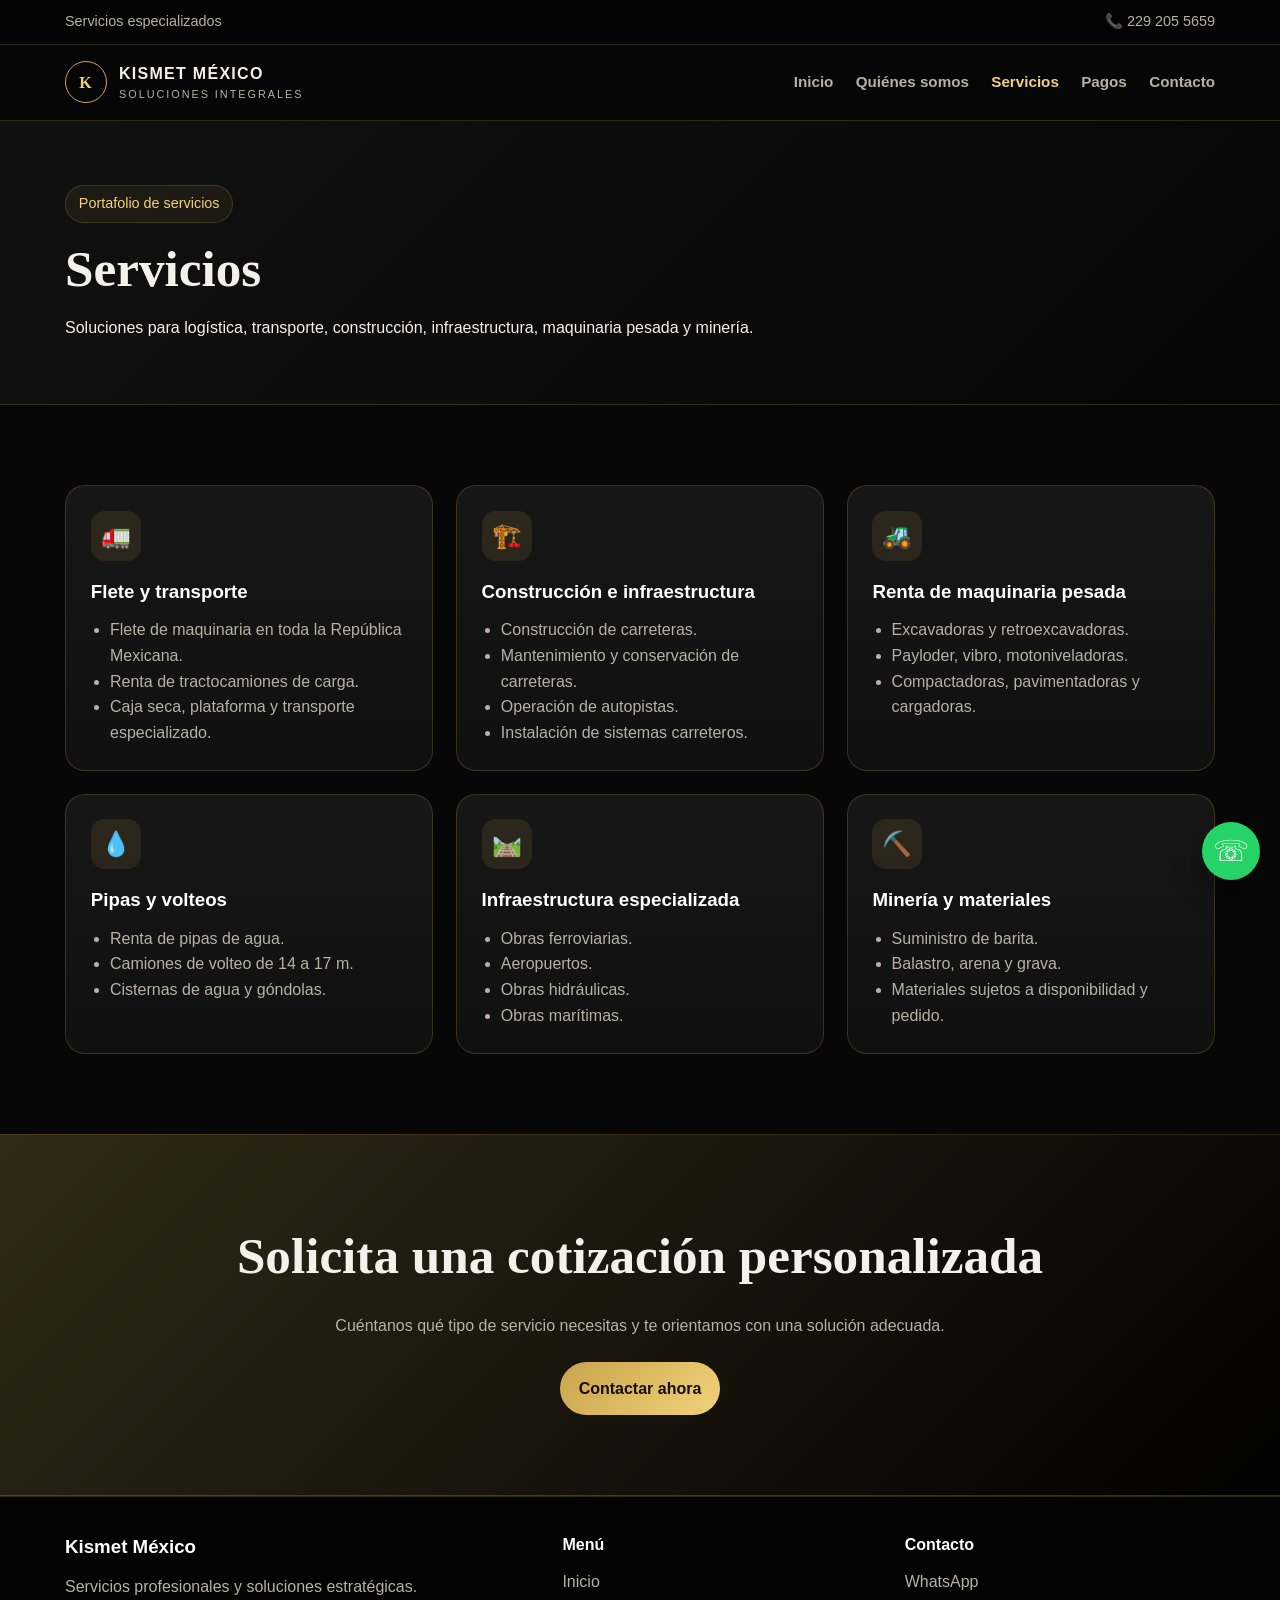
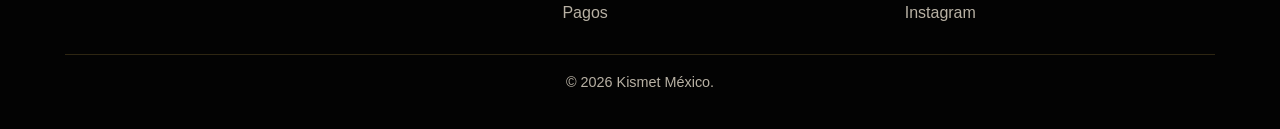
==== servicios.html @ 66d42543 "Add files via upload" ====
<!DOCTYPE html><html lang="es"><head><meta charset="UTF-8"><meta name="viewport" content="width=device-width, initial-scale=1.0"><title>Servicios | Kismet México</title><link rel="icon" type="image/svg+xml" href="assets/img/favicon.svg"><link rel="stylesheet" href="assets/css/styles.css"></head><body>
<div class="topbar"><div class="container"><span>Servicios especializados</span><span>📞 229 205 5659</span></div></div>
<header class="navbar"><div class="container nav-content"><a class="logo" href="index.html"><span class="logo-mark">K</span><span>Kismet México<small>Soluciones integrales</small></span></a><button class="menu-toggle">☰</button><nav class="nav-links"><a href="index.html">Inicio</a><a href="quienes-somos.html">Quiénes somos</a><a class="active" href="servicios.html">Servicios</a><a href="pagos.html">Pagos</a><a href="contacto.html">Contacto</a></nav></div></header>
<section class="page-header"><div class="container"><span class="badge">Portafolio de servicios</span><h1>Servicios</h1><p>Soluciones para logística, transporte, construcción, infraestructura, maquinaria pesada y minería.</p></div></section>
<section class="section"><div class="container"><div class="grid grid-3">
<article class="card"><div class="card-icon">🚛</div><h3>Flete y transporte</h3><ul><li>Flete de maquinaria en toda la República Mexicana.</li><li>Renta de tractocamiones de carga.</li><li>Caja seca, plataforma y transporte especializado.</li></ul></article>
<article class="card"><div class="card-icon">🏗️</div><h3>Construcción e infraestructura</h3><ul><li>Construcción de carreteras.</li><li>Mantenimiento y conservación de carreteras.</li><li>Operación de autopistas.</li><li>Instalación de sistemas carreteros.</li></ul></article>
<article class="card"><div class="card-icon">🚜</div><h3>Renta de maquinaria pesada</h3><ul><li>Excavadoras y retroexcavadoras.</li><li>Payloder, vibro, motoniveladoras.</li><li>Compactadoras, pavimentadoras y cargadoras.</li></ul></article>
<article class="card"><div class="card-icon">💧</div><h3>Pipas y volteos</h3><ul><li>Renta de pipas de agua.</li><li>Camiones de volteo de 14 a 17 m.</li><li>Cisternas de agua y góndolas.</li></ul></article>
<article class="card"><div class="card-icon">🛤️</div><h3>Infraestructura especializada</h3><ul><li>Obras ferroviarias.</li><li>Aeropuertos.</li><li>Obras hidráulicas.</li><li>Obras marítimas.</li></ul></article>
<article class="card"><div class="card-icon">⛏️</div><h3>Minería y materiales</h3><ul><li>Suministro de barita.</li><li>Balastro, arena y grava.</li><li>Materiales sujetos a disponibilidad y pedido.</li></ul></article>
</div></div></section>
<section class="section cta"><div class="container"><h2>Solicita una cotización personalizada</h2><p>Cuéntanos qué tipo de servicio necesitas y te orientamos con una solución adecuada.</p><a class="btn btn-gold" href="contacto.html">Contactar ahora</a></div></section>
<footer class="footer"><div class="container footer-grid"><div><h3>Kismet México</h3><p>Servicios profesionales y soluciones estratégicas.</p></div><div><h4>Menú</h4><a href="index.html">Inicio</a><a href="pagos.html">Pagos</a></div><div><h4>Contacto</h4><a href="https://wa.me/522292055659" target="_blank">WhatsApp</a><a href="https://www.instagram.com/kismet.mexico" target="_blank">Instagram</a></div></div><div class="container footer-bottom">© <span id="year"></span> Kismet México.</div></footer><a class="whatsapp-float" href="https://wa.me/522292055659" target="_blank">☏</a><script src="assets/js/main.js"></script></body></html>
---- assets/css/styles.css ----
:root{
  --bg:#070707;
  --bg-soft:#111111;
  --card:#171717;
  --gold:#c9a44c;
  --gold-light:#f0d27a;
  --text:#f4f1ea;
  --muted:#b8b1a4;
  --line:rgba(201,164,76,.22);
  --white:#fff;
}
*{box-sizing:border-box;margin:0;padding:0}
html{scroll-behavior:smooth}
body{font-family:'Segoe UI',Arial,sans-serif;background:var(--bg);color:var(--text);line-height:1.6}
a{text-decoration:none;color:inherit}
img{max-width:100%;display:block}
.container{width:min(1150px,92%);margin:auto}
.topbar{background:#030303;border-bottom:1px solid var(--line);font-size:.9rem;color:var(--muted)}
.topbar .container{display:flex;justify-content:space-between;gap:1rem;padding:.65rem 0;flex-wrap:wrap}
.navbar{position:sticky;top:0;z-index:1000;background:rgba(7,7,7,.94);backdrop-filter:blur(14px);border-bottom:1px solid var(--line)}
.nav-content{display:flex;align-items:center;justify-content:space-between;padding:1rem 0}
.logo{display:flex;align-items:center;gap:.75rem;font-weight:800;letter-spacing:.08em;text-transform:uppercase}
.logo-mark{width:42px;height:42px;border:1px solid var(--gold);display:grid;place-items:center;border-radius:50%;color:var(--gold-light);font-family:Georgia,serif;font-weight:700}
.logo small{display:block;color:var(--muted);font-weight:500;letter-spacing:.18em;font-size:.68rem}
.nav-links{display:flex;gap:1.4rem;align-items:center}
.nav-links a{color:var(--muted);font-weight:600;font-size:.95rem;transition:.25s}
.nav-links a:hover,.nav-links a.active{color:var(--gold-light)}
.menu-toggle{display:none;background:none;border:1px solid var(--line);color:var(--gold-light);font-size:1.5rem;border-radius:8px;padding:.35rem .7rem}
.btn{display:inline-flex;align-items:center;justify-content:center;gap:.45rem;padding:.85rem 1.15rem;border-radius:999px;font-weight:700;transition:.25s;border:none;cursor:pointer}
.btn-gold{background:linear-gradient(135deg,var(--gold),var(--gold-light));color:#141006}
.btn-gold:hover{transform:translateY(-2px);box-shadow:0 14px 35px rgba(201,164,76,.24)}
.btn-outline{border:1px solid var(--gold);color:var(--gold-light);background:transparent}
.btn-outline:hover{background:rgba(201,164,76,.12)}
.hero{min-height:82vh;display:flex;align-items:center;position:relative;overflow:hidden;background:radial-gradient(circle at 70% 20%,rgba(201,164,76,.22),transparent 32%),linear-gradient(135deg,#080808 0%,#15120a 48%,#040404 100%)}
.hero:before{content:"";position:absolute;inset:0;background:linear-gradient(rgba(0,0,0,.55),rgba(0,0,0,.7)),url('../img/hero-placeholder.svg');background-size:cover;background-position:center;opacity:.75}
.hero .container{position:relative;z-index:1;display:grid;grid-template-columns:1.15fr .85fr;gap:3rem;align-items:center;padding:5rem 0}
.badge{display:inline-block;border:1px solid var(--line);color:var(--gold-light);padding:.4rem .8rem;border-radius:999px;background:rgba(201,164,76,.08);font-size:.9rem;margin-bottom:1.2rem}
h1{font-size:clamp(2.4rem,5vw,4.9rem);line-height:1.05;margin-bottom:1.2rem;font-family:Georgia,serif}
.hero p{font-size:1.12rem;color:var(--muted);max-width:650px;margin-bottom:1.6rem}
.hero-actions{display:flex;gap:1rem;flex-wrap:wrap}
.hero-card{background:rgba(17,17,17,.82);border:1px solid var(--line);border-radius:24px;padding:1.6rem;box-shadow:0 20px 70px rgba(0,0,0,.45)}
.hero-card h3{color:var(--gold-light);margin-bottom:1rem}
.check-list{list-style:none;display:grid;gap:.85rem;color:var(--muted)}
.check-list li:before{content:'✓';color:var(--gold-light);font-weight:800;margin-right:.65rem}
.section{padding:5rem 0}
.section-title{text-align:center;margin-bottom:3rem}
.section-title span{color:var(--gold-light);font-weight:700;text-transform:uppercase;letter-spacing:.16em;font-size:.82rem}
.section-title h2{font-family:Georgia,serif;font-size:clamp(2rem,3.5vw,3.2rem);margin:.5rem 0}
.section-title p{color:var(--muted);max-width:760px;margin:auto}
.grid{display:grid;gap:1.4rem}
.grid-3{grid-template-columns:repeat(3,1fr)}
.grid-2{grid-template-columns:repeat(2,1fr)}
.card{background:linear-gradient(180deg,#171717,#101010);border:1px solid var(--line);border-radius:20px;padding:1.55rem;transition:.25s;min-height:100%}
.card:hover{transform:translateY(-5px);border-color:rgba(240,210,122,.55)}
.card-icon{width:50px;height:50px;border-radius:14px;background:rgba(201,164,76,.12);display:grid;place-items:center;color:var(--gold-light);font-size:1.5rem;margin-bottom:1rem}
.card h3{color:var(--white);margin-bottom:.65rem}
.card p,.card li{color:var(--muted)}
.card ul{padding-left:1.2rem;margin-top:.6rem}
.about{background:var(--bg-soft);border-top:1px solid var(--line);border-bottom:1px solid var(--line)}
.about-content{display:grid;grid-template-columns:1fr 1fr;gap:2rem;align-items:center}
.about-box{border-left:4px solid var(--gold);padding:1.3rem;background:#0b0b0b;border-radius:0 18px 18px 0;color:var(--muted)}
.stats{display:grid;grid-template-columns:repeat(3,1fr);gap:1rem;margin-top:1.5rem}
.stat{border:1px solid var(--line);padding:1rem;border-radius:16px;text-align:center;background:#0b0b0b}
.stat strong{display:block;color:var(--gold-light);font-size:1.5rem}
.cta{background:linear-gradient(135deg,rgba(201,164,76,.2),rgba(0,0,0,.95)),#0b0b0b;border-top:1px solid var(--line);border-bottom:1px solid var(--line);text-align:center}
.cta h2{font-family:Georgia,serif;font-size:clamp(2rem,4vw,3.3rem);margin-bottom:1rem}
.cta p{color:var(--muted);max-width:780px;margin:0 auto 1.5rem}
.page-header{padding:4rem 0;background:linear-gradient(135deg,#111,#060606);border-bottom:1px solid var(--line)}
.page-header h1{font-size:clamp(2.1rem,4vw,3.8rem)}
.form{display:grid;gap:1rem;background:var(--card);border:1px solid var(--line);padding:1.5rem;border-radius:22px}
.form input,.form textarea,.form select{width:100%;padding:.9rem 1rem;border-radius:12px;border:1px solid var(--line);background:#090909;color:var(--text);font:inherit}
.form textarea{min-height:130px;resize:vertical}
.contact-item{display:flex;gap:.9rem;margin-bottom:1rem;color:var(--muted)}
.footer{background:#030303;border-top:1px solid var(--line);padding:2.2rem 0;color:var(--muted)}
.footer-grid{display:grid;grid-template-columns:1.2fr .8fr .8fr;gap:2rem;margin-bottom:1.4rem}
.footer h3,.footer h4{color:var(--white);margin-bottom:.7rem}
.footer a{display:block;margin:.35rem 0;color:var(--muted)}
.footer a:hover{color:var(--gold-light)}
.footer-bottom{border-top:1px solid var(--line);padding-top:1rem;text-align:center;font-size:.9rem}
.whatsapp-float{position:fixed;right:20px;bottom:20px;width:58px;height:58px;border-radius:50%;background:#25d366;color:white;display:grid;place-items:center;font-size:1.8rem;z-index:1200;box-shadow:0 12px 30px rgba(0,0,0,.35)}
.pay-box{background:linear-gradient(180deg,#171717,#090909);border:1px solid var(--line);border-radius:24px;padding:2rem;text-align:center;max-width:760px;margin:auto}
.notice{background:rgba(201,164,76,.1);border:1px solid var(--line);padding:1rem;border-radius:16px;color:var(--muted);margin-top:1rem}
@media(max-width:860px){
  .menu-toggle{display:block}
  .nav-links{position:absolute;top:100%;left:0;right:0;background:#080808;border-bottom:1px solid var(--line);flex-direction:column;align-items:flex-start;padding:1rem 4%;display:none}
  .nav-links.show{display:flex}
  .hero .container,.about-content,.grid-2,.grid-3,.footer-grid{grid-template-columns:1fr}
  .hero{min-height:auto}
  .stats{grid-template-columns:1fr}
}

.pay-layout{display:grid;grid-template-columns:1.5fr .9fr;gap:2rem;align-items:start}.form-grid{display:grid;gap:1rem;margin:1.4rem 0}.form-grid label{display:flex;flex-direction:column;gap:.45rem;color:var(--gold);font-weight:700}.form-grid input{padding:.9rem 1rem;border:1px solid rgba(214,170,69,.35);border-radius:12px;background:#0b0b0b;color:#fff;outline:none}.form-grid input:focus{border-color:var(--gold);box-shadow:0 0 0 3px rgba(214,170,69,.12)}.pay-card-side{position:sticky;top:100px}.pay-card-side h3{font-family:Georgia,serif;font-size:1.6rem;margin-bottom:1rem}@media(max-width:850px){.pay-layout{grid-template-columns:1fr}.pay-card-side{position:static}}
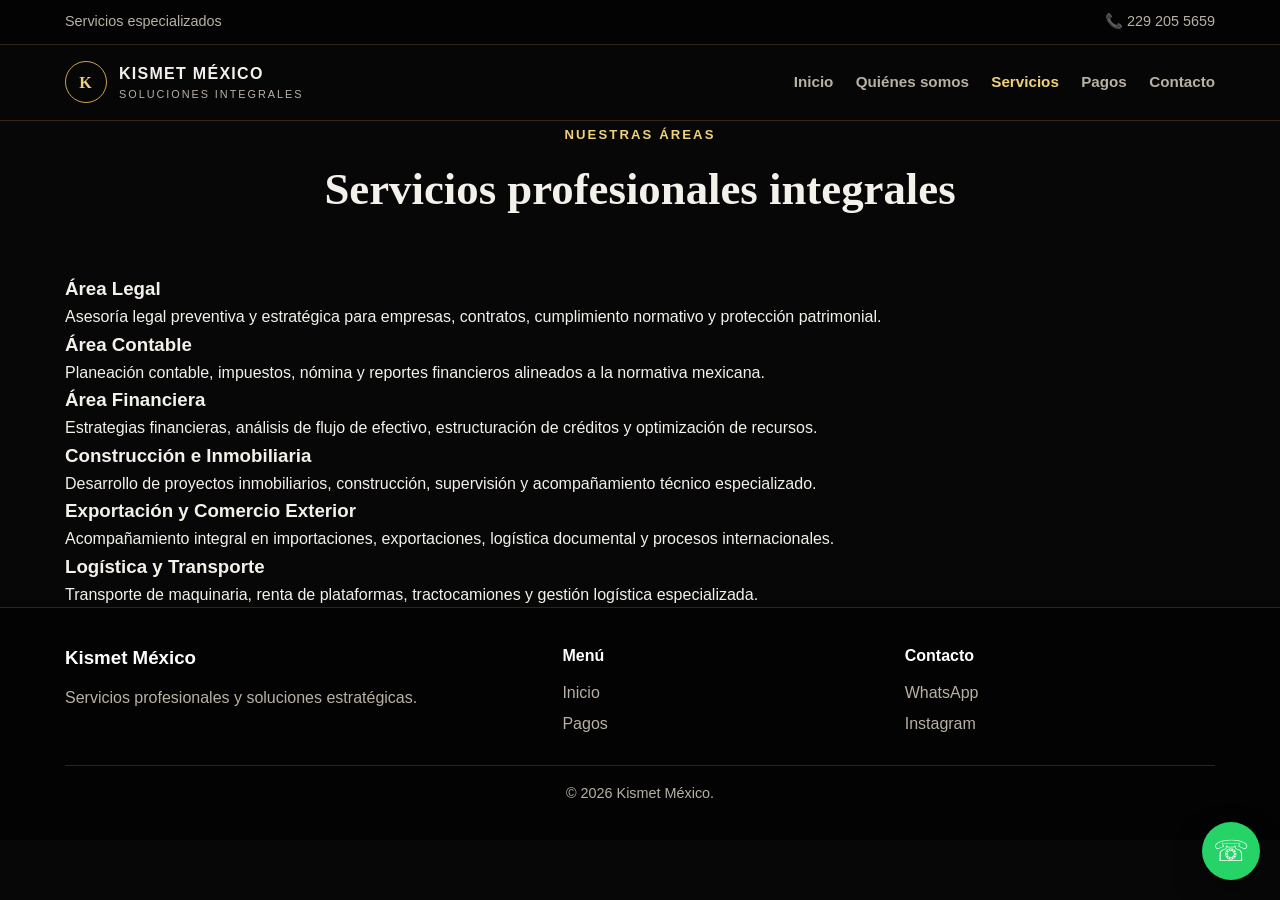
==== commit d792fed1: "modificacion de codigo mas avnzado Added a new section for professional services including legal, ac" ====
--- a/servicios.html
+++ b/servicios.html
@@ -1,14 +1,68 @@
 <!DOCTYPE html><html lang="es"><head><meta charset="UTF-8"><meta name="viewport" content="width=device-width, initial-scale=1.0"><title>Servicios | Kismet México</title><link rel="icon" type="image/svg+xml" href="assets/img/favicon.svg"><link rel="stylesheet" href="assets/css/styles.css"></head><body>
 <div class="topbar"><div class="container"><span>Servicios especializados</span><span>📞 229 205 5659</span></div></div>
 <header class="navbar"><div class="container nav-content"><a class="logo" href="index.html"><span class="logo-mark">K</span><span>Kismet México<small>Soluciones integrales</small></span></a><button class="menu-toggle">☰</button><nav class="nav-links"><a href="index.html">Inicio</a><a href="quienes-somos.html">Quiénes somos</a><a class="active" href="servicios.html">Servicios</a><a href="pagos.html">Pagos</a><a href="contacto.html">Contacto</a></nav></div></header>
-<section class="page-header"><div class="container"><span class="badge">Portafolio de servicios</span><h1>Servicios</h1><p>Soluciones para logística, transporte, construcción, infraestructura, maquinaria pesada y minería.</p></div></section>
-<section class="section"><div class="container"><div class="grid grid-3">
-<article class="card"><div class="card-icon">🚛</div><h3>Flete y transporte</h3><ul><li>Flete de maquinaria en toda la República Mexicana.</li><li>Renta de tractocamiones de carga.</li><li>Caja seca, plataforma y transporte especializado.</li></ul></article>
-<article class="card"><div class="card-icon">🏗️</div><h3>Construcción e infraestructura</h3><ul><li>Construcción de carreteras.</li><li>Mantenimiento y conservación de carreteras.</li><li>Operación de autopistas.</li><li>Instalación de sistemas carreteros.</li></ul></article>
-<article class="card"><div class="card-icon">🚜</div><h3>Renta de maquinaria pesada</h3><ul><li>Excavadoras y retroexcavadoras.</li><li>Payloder, vibro, motoniveladoras.</li><li>Compactadoras, pavimentadoras y cargadoras.</li></ul></article>
-<article class="card"><div class="card-icon">💧</div><h3>Pipas y volteos</h3><ul><li>Renta de pipas de agua.</li><li>Camiones de volteo de 14 a 17 m.</li><li>Cisternas de agua y góndolas.</li></ul></article>
-<article class="card"><div class="card-icon">🛤️</div><h3>Infraestructura especializada</h3><ul><li>Obras ferroviarias.</li><li>Aeropuertos.</li><li>Obras hidráulicas.</li><li>Obras marítimas.</li></ul></article>
-<article class="card"><div class="card-icon">⛏️</div><h3>Minería y materiales</h3><ul><li>Suministro de barita.</li><li>Balastro, arena y grava.</li><li>Materiales sujetos a disponibilidad y pedido.</li></ul></article>
-</div></div></section>
-<section class="section cta"><div class="container"><h2>Solicita una cotización personalizada</h2><p>Cuéntanos qué tipo de servicio necesitas y te orientamos con una solución adecuada.</p><a class="btn btn-gold" href="contacto.html">Contactar ahora</a></div></section>
+<section class="services-page">
+
+    <div class="container">
+
+        <div class="section-title">
+            <span>Nuestras áreas</span>
+            <h2>Servicios profesionales integrales</h2>
+        </div>
+
+        <div class="services-grid">
+
+            <div class="service-card">
+                <h3>Área Legal</h3>
+                <p>
+                    Asesoría legal preventiva y estratégica para empresas,
+                    contratos, cumplimiento normativo y protección patrimonial.
+                </p>
+            </div>
+
+            <div class="service-card">
+                <h3>Área Contable</h3>
+                <p>
+                    Planeación contable, impuestos, nómina y reportes financieros
+                    alineados a la normativa mexicana.
+                </p>
+            </div>
+
+            <div class="service-card">
+                <h3>Área Financiera</h3>
+                <p>
+                    Estrategias financieras, análisis de flujo de efectivo,
+                    estructuración de créditos y optimización de recursos.
+                </p>
+            </div>
+
+            <div class="service-card">
+                <h3>Construcción e Inmobiliaria</h3>
+                <p>
+                    Desarrollo de proyectos inmobiliarios, construcción,
+                    supervisión y acompañamiento técnico especializado.
+                </p>
+            </div>
+
+            <div class="service-card">
+                <h3>Exportación y Comercio Exterior</h3>
+                <p>
+                    Acompañamiento integral en importaciones, exportaciones,
+                    logística documental y procesos internacionales.
+                </p>
+            </div>
+
+            <div class="service-card">
+                <h3>Logística y Transporte</h3>
+                <p>
+                    Transporte de maquinaria, renta de plataformas,
+                    tractocamiones y gestión logística especializada.
+                </p>
+            </div>
+
+        </div>
+
+    </div>
+
+</section>
 <footer class="footer"><div class="container footer-grid"><div><h3>Kismet México</h3><p>Servicios profesionales y soluciones estratégicas.</p></div><div><h4>Menú</h4><a href="index.html">Inicio</a><a href="pagos.html">Pagos</a></div><div><h4>Contacto</h4><a href="https://wa.me/522292055659" target="_blank">WhatsApp</a><a href="https://www.instagram.com/kismet.mexico" target="_blank">Instagram</a></div></div><div class="container footer-bottom">© <span id="year"></span> Kismet México.</div></footer><a class="whatsapp-float" href="https://wa.me/522292055659" target="_blank">☏</a><script src="assets/js/main.js"></script></body></html>
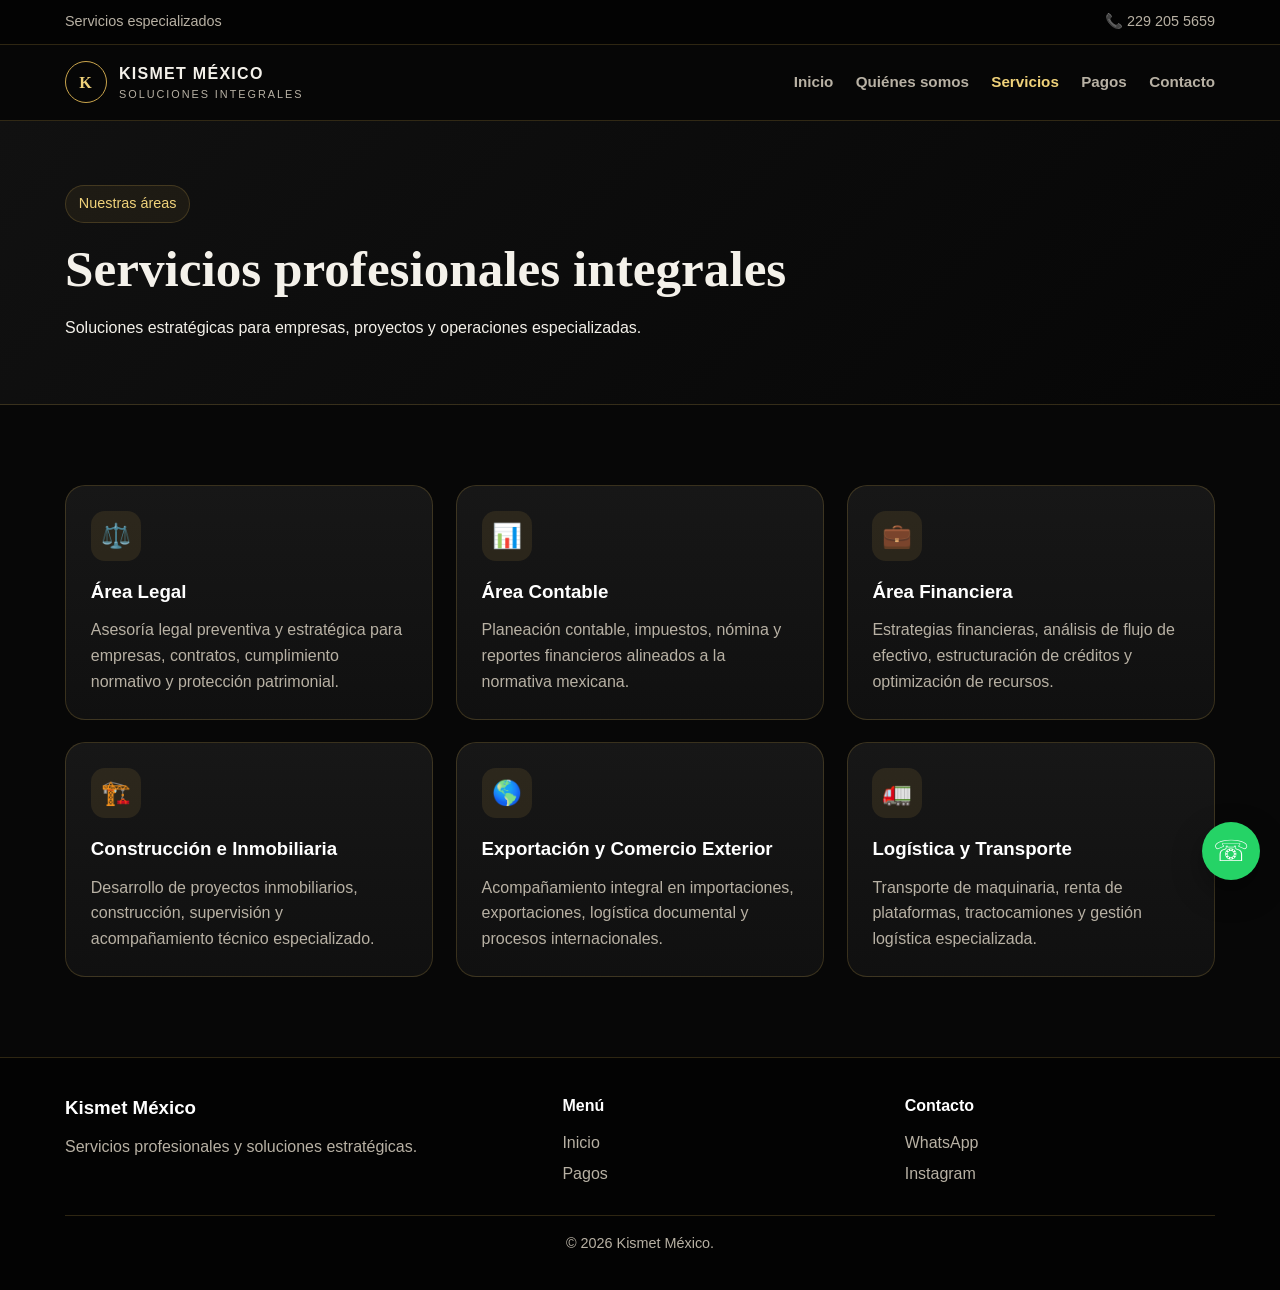
==== commit 613aa9a9: "modificacion2 se agrego las targetas" ====
--- a/servicios.html
+++ b/servicios.html
@@ -1,68 +1,55 @@
 <!DOCTYPE html><html lang="es"><head><meta charset="UTF-8"><meta name="viewport" content="width=device-width, initial-scale=1.0"><title>Servicios | Kismet México</title><link rel="icon" type="image/svg+xml" href="assets/img/favicon.svg"><link rel="stylesheet" href="assets/css/styles.css"></head><body>
 <div class="topbar"><div class="container"><span>Servicios especializados</span><span>📞 229 205 5659</span></div></div>
 <header class="navbar"><div class="container nav-content"><a class="logo" href="index.html"><span class="logo-mark">K</span><span>Kismet México<small>Soluciones integrales</small></span></a><button class="menu-toggle">☰</button><nav class="nav-links"><a href="index.html">Inicio</a><a href="quienes-somos.html">Quiénes somos</a><a class="active" href="servicios.html">Servicios</a><a href="pagos.html">Pagos</a><a href="contacto.html">Contacto</a></nav></div></header>
-<section class="services-page">
+<section class="page-header">
+  <div class="container">
+    <span class="badge">Nuestras áreas</span>
+    <h1>Servicios profesionales integrales</h1>
+    <p>Soluciones estratégicas para empresas, proyectos y operaciones especializadas.</p>
+  </div>
+</section>
 
-    <div class="container">
+<section class="section">
+  <div class="container">
+    <div class="grid grid-3">
 
-        <div class="section-title">
-            <span>Nuestras áreas</span>
-            <h2>Servicios profesionales integrales</h2>
-        </div>
+      <article class="card">
+        <div class="card-icon">⚖️</div>
+        <h3>Área Legal</h3>
+        <p>Asesoría legal preventiva y estratégica para empresas, contratos, cumplimiento normativo y protección patrimonial.</p>
+      </article>
 
-        <div class="services-grid">
+      <article class="card">
+        <div class="card-icon">📊</div>
+        <h3>Área Contable</h3>
+        <p>Planeación contable, impuestos, nómina y reportes financieros alineados a la normativa mexicana.</p>
+      </article>
 
-            <div class="service-card">
-                <h3>Área Legal</h3>
-                <p>
-                    Asesoría legal preventiva y estratégica para empresas,
-                    contratos, cumplimiento normativo y protección patrimonial.
-                </p>
-            </div>
+      <article class="card">
+        <div class="card-icon">💼</div>
+        <h3>Área Financiera</h3>
+        <p>Estrategias financieras, análisis de flujo de efectivo, estructuración de créditos y optimización de recursos.</p>
+      </article>
 
-            <div class="service-card">
-                <h3>Área Contable</h3>
-                <p>
-                    Planeación contable, impuestos, nómina y reportes financieros
-                    alineados a la normativa mexicana.
-                </p>
-            </div>
+      <article class="card">
+        <div class="card-icon">🏗️</div>
+        <h3>Construcción e Inmobiliaria</h3>
+        <p>Desarrollo de proyectos inmobiliarios, construcción, supervisión y acompañamiento técnico especializado.</p>
+      </article>
 
-            <div class="service-card">
-                <h3>Área Financiera</h3>
-                <p>
-                    Estrategias financieras, análisis de flujo de efectivo,
-                    estructuración de créditos y optimización de recursos.
-                </p>
-            </div>
+      <article class="card">
+        <div class="card-icon">🌎</div>
+        <h3>Exportación y Comercio Exterior</h3>
+        <p>Acompañamiento integral en importaciones, exportaciones, logística documental y procesos internacionales.</p>
+      </article>
 
-            <div class="service-card">
-                <h3>Construcción e Inmobiliaria</h3>
-                <p>
-                    Desarrollo de proyectos inmobiliarios, construcción,
-                    supervisión y acompañamiento técnico especializado.
-                </p>
-            </div>
-
-            <div class="service-card">
-                <h3>Exportación y Comercio Exterior</h3>
-                <p>
-                    Acompañamiento integral en importaciones, exportaciones,
-                    logística documental y procesos internacionales.
-                </p>
-            </div>
-
-            <div class="service-card">
-                <h3>Logística y Transporte</h3>
-                <p>
-                    Transporte de maquinaria, renta de plataformas,
-                    tractocamiones y gestión logística especializada.
-                </p>
-            </div>
-
-        </div>
+      <article class="card">
+        <div class="card-icon">🚛</div>
+        <h3>Logística y Transporte</h3>
+        <p>Transporte de maquinaria, renta de plataformas, tractocamiones y gestión logística especializada.</p>
+      </article>
 
     </div>
-
+  </div>
 </section>
 <footer class="footer"><div class="container footer-grid"><div><h3>Kismet México</h3><p>Servicios profesionales y soluciones estratégicas.</p></div><div><h4>Menú</h4><a href="index.html">Inicio</a><a href="pagos.html">Pagos</a></div><div><h4>Contacto</h4><a href="https://wa.me/522292055659" target="_blank">WhatsApp</a><a href="https://www.instagram.com/kismet.mexico" target="_blank">Instagram</a></div></div><div class="container footer-bottom">© <span id="year"></span> Kismet México.</div></footer><a class="whatsapp-float" href="https://wa.me/522292055659" target="_blank">☏</a><script src="assets/js/main.js"></script></body></html>
